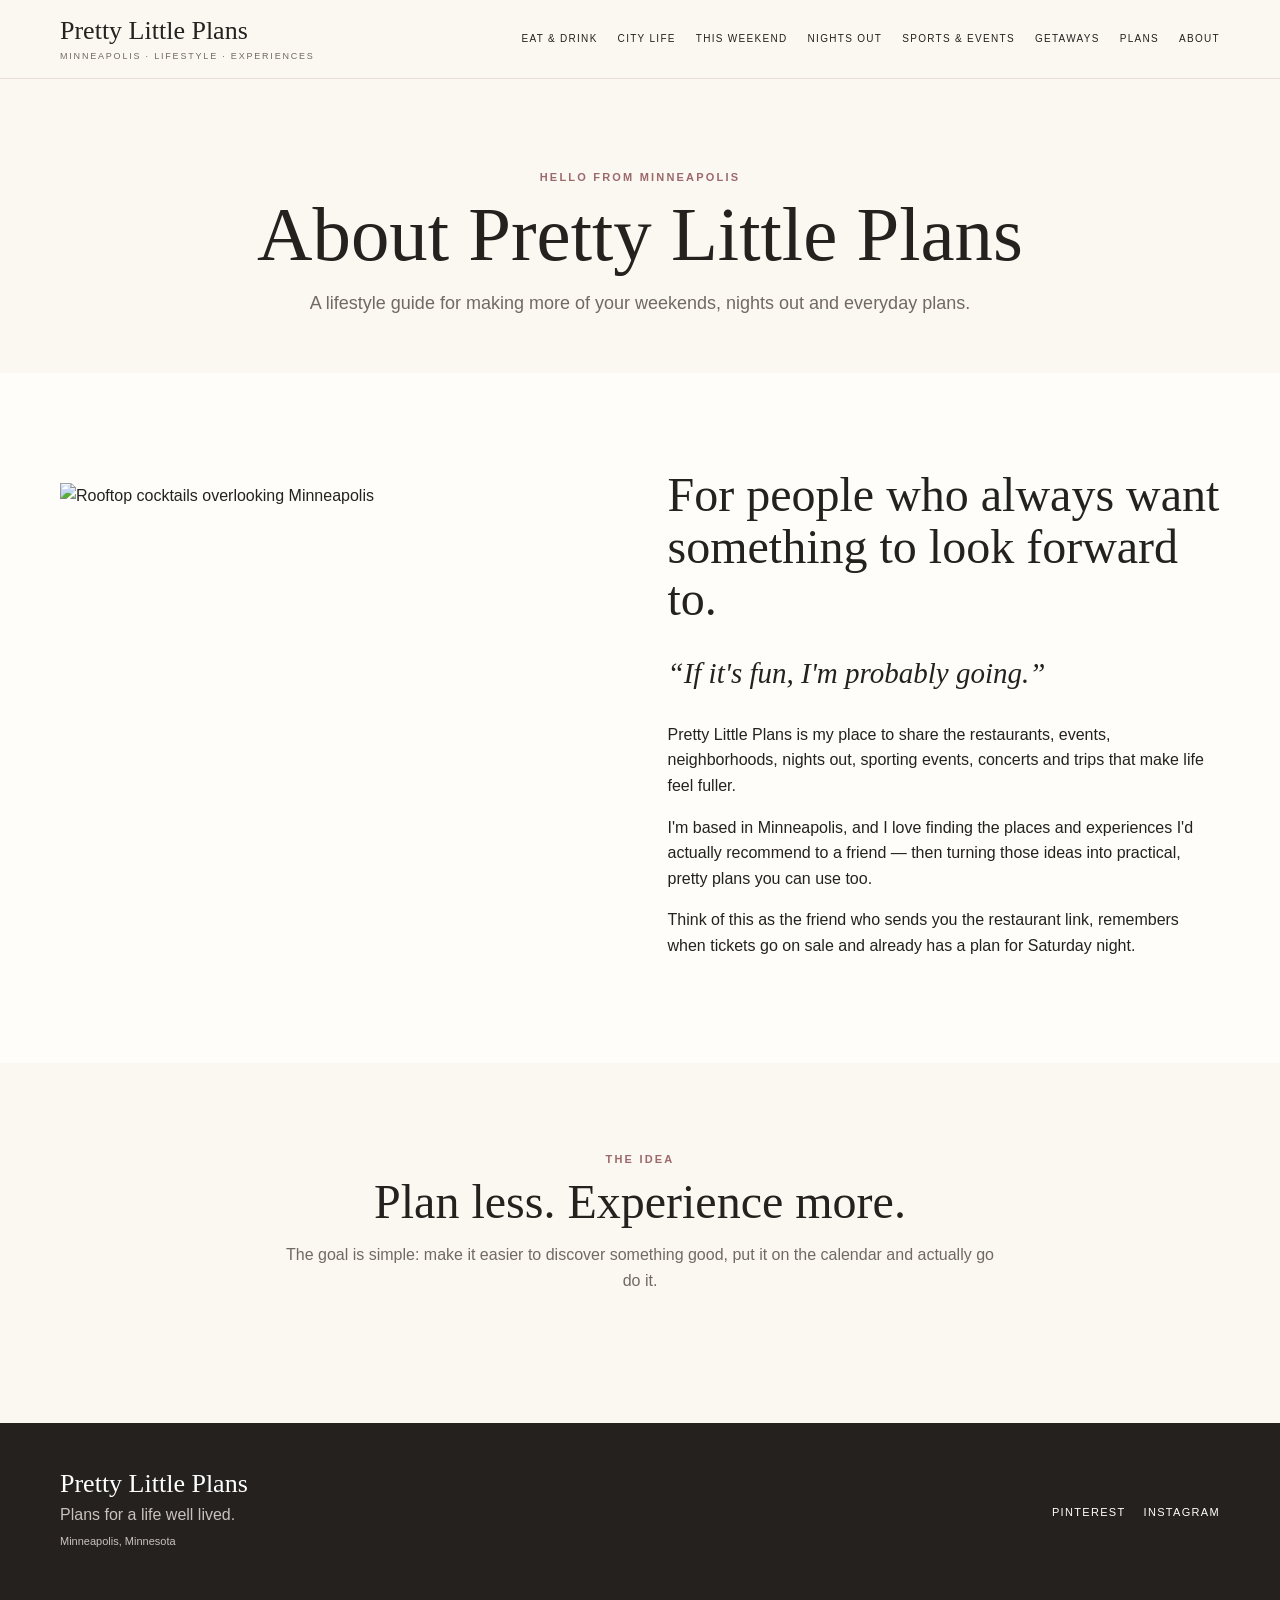
==== about.html @ 94584550 "Add files via upload" ====
<!doctype html><html lang="en"><head><meta charset="utf-8"><meta name="viewport" content="width=device-width,initial-scale=1">
<title>About | Pretty Little Plans</title><meta name="description" content="Pretty Little Plans — Minneapolis lifestyle, food, nights out, events, travel and digital planners.">
<link rel="icon" href="favicon.svg"><link rel="stylesheet" href="styles.css"></head><body>
<header><div class="container nav">
<a class="brand" href="index.html">Pretty Little Plans<small>Minneapolis · Lifestyle · Experiences</small></a>
<button class="menu" aria-label="Open menu">☰</button>
<nav>
<a href="eat-drink.html">Eat & Drink</a>
<a href="city-life.html">City Life</a>
<a href="this-weekend.html">This Weekend</a>
<a href="nights-out.html">Nights Out</a>
<a href="sports-events.html">Sports & Events</a>
<a href="getaways.html">Getaways</a>
<a href="plans.html">Plans</a>
<a href="about.html">About</a>
</nav></div></header><main>
<section class="page-hero"><div class="container"><div class="eyebrow">Hello from Minneapolis</div><h1>About Pretty Little Plans</h1><p>A lifestyle guide for making more of your weekends, nights out and everyday plans.</p></div></section>
<section class="alt"><div class="container about"><img src="assets/rooftop-drinks.jpeg" alt="Rooftop cocktails overlooking Minneapolis"><div><h2>For people who always want something to look forward to.</h2><p class="quote">“If it's fun, I'm probably going.”</p><p>Pretty Little Plans is my place to share the restaurants, events, neighborhoods, nights out, sporting events, concerts and trips that make life feel fuller.</p><p>I'm based in Minneapolis, and I love finding the places and experiences I'd actually recommend to a friend — then turning those ideas into practical, pretty plans you can use too.</p><p>Think of this as the friend who sends you the restaurant link, remembers when tickets go on sale and already has a plan for Saturday night.</p></div></div></section>
<section><div class="container center"><div class="eyebrow">The idea</div><h2>Plan less. Experience more.</h2><p class="intro">The goal is simple: make it easier to discover something good, put it on the calendar and actually go do it.</p></div></section></main>
<footer><div class="container footer">
<div><div class="brand">Pretty Little Plans</div><p>Plans for a life well lived.</p><p style="font-size:11px">Minneapolis, Minnesota</p></div>
<div class="social"><a href="https://www.pinterest.com/FalynJL/" target="_blank" rel="noopener">Pinterest</a><a href="https://www.instagram.com/falynjm/" target="_blank" rel="noopener">Instagram</a></div>
</div></footer><script src="script.js"></script></body></html>
---- styles.css ----
:root{
  --cream:#fbf7f1; --paper:#fffdf9; --ink:#24211f; --muted:#716a64;
  --blush:#d8a8aa; --blush-deep:#9c696c; --sage:#b8c0b1; --line:#e9dfd6;
  --max:1160px;
}
*{box-sizing:border-box}
html{scroll-behavior:smooth}
body{margin:0;background:var(--cream);color:var(--ink);font-family:Arial,Helvetica,sans-serif;line-height:1.6}
img{max-width:100%;display:block}
a{color:inherit;text-decoration:none}
h1,h2,h3,.brand,.serif{font-family:Georgia,"Times New Roman",serif;font-weight:400}
.container{width:min(var(--max),92%);margin:auto}
.eyebrow{font-size:11px;text-transform:uppercase;letter-spacing:.2em;font-weight:700;color:var(--blush-deep)}
header{position:sticky;top:0;z-index:40;background:rgba(251,247,241,.95);backdrop-filter:blur(10px);border-bottom:1px solid var(--line)}
.nav{height:78px;display:flex;align-items:center;justify-content:space-between;gap:22px}
.brand{font-size:26px;line-height:1}.brand small{display:block;font:9px Arial;letter-spacing:.20em;text-transform:uppercase;color:var(--muted);text-align:center;margin-top:7px}
nav{display:flex;gap:20px;align-items:center;font-size:10px;letter-spacing:.13em;text-transform:uppercase}
nav a:hover,.active{color:var(--blush-deep)}
.menu{display:none;border:0;background:none;font-size:22px}
.hero{display:grid;grid-template-columns:.92fr 1.08fr;gap:55px;align-items:center;min-height:690px;padding:55px 0 80px}
.hero h1{font-size:clamp(58px,7vw,92px);line-height:.94;margin:18px 0 24px}.hero h1 em{color:var(--blush-deep)}
.lead{font-size:18px;color:var(--muted);max-width:570px}.buttons{display:flex;gap:12px;flex-wrap:wrap;margin-top:30px}
.btn{display:inline-block;padding:13px 20px;border:1px solid var(--ink);font-size:11px;text-transform:uppercase;letter-spacing:.13em;transition:.2s}.btn.primary{background:var(--ink);color:white}.btn:hover{transform:translateY(-2px)}
.collage{height:545px;position:relative}.photo{position:absolute;object-fit:cover;border:10px solid var(--paper);box-shadow:0 22px 55px rgba(40,30,20,.16)}
.p1{width:64%;height:390px;right:2%;top:10px;transform:rotate(2deg)}.p2{width:50%;height:315px;left:1%;bottom:4px;transform:rotate(-5deg)}
.note{position:absolute;right:7%;bottom:22px;background:var(--paper);padding:13px 18px;font:italic 20px Georgia;transform:rotate(2deg);box-shadow:0 8px 24px #0002}
section{padding:88px 0}.alt{background:var(--paper)}.center{text-align:center}
h2{font-size:48px;line-height:1.08;margin:8px 0 14px}.intro{max-width:710px;margin:0 auto 42px;color:var(--muted)}
.feature-grid{display:grid;grid-template-columns:repeat(2,1fr);gap:22px}.feature{height:420px;position:relative;overflow:hidden}.feature img{width:100%;height:100%;object-fit:cover;transition:.5s}.feature:hover img{transform:scale(1.03)}
.shade{position:absolute;inset:0;background:linear-gradient(transparent 42%,rgba(0,0,0,.70));display:flex;flex-direction:column;justify-content:flex-end;padding:30px;color:white}.shade h3{font-size:35px;margin:0}.shade p{margin:4px 0 0;color:#eee}
.categories{display:grid;grid-template-columns:repeat(3,1fr);gap:16px;margin-top:24px}.cat{padding:32px;background:var(--cream);min-height:190px;transition:.2s}.cat:hover{transform:translateY(-3px)}.cat span{font-size:30px}.cat h3{font-size:25px;margin:18px 0 4px}.cat p{font-size:13px;color:var(--muted);margin:0}
.shop{display:grid;grid-template-columns:1fr 1fr;gap:55px;align-items:center}.shop-card{background:var(--blush);padding:58px}.shop-card h2{margin-top:4px}.planner{border:1px solid var(--line);background:var(--paper);padding:34px}.planner h3{font-size:29px;margin:4px 0 10px}
.about{display:grid;grid-template-columns:1fr 1fr;gap:55px;align-items:center}.about img{width:100%;height:470px;object-fit:cover}.quote{font:italic 29px Georgia;line-height:1.35}
.instagram-strip{display:grid;grid-template-columns:repeat(4,1fr);gap:8px;margin-top:35px}.instagram-strip img{width:100%;height:250px;object-fit:cover}
.page-hero{padding:90px 0 55px;text-align:center}.page-hero h1{font-size:clamp(52px,6vw,78px);margin:10px auto 16px;line-height:1}.page-hero p{max-width:690px;margin:auto;color:var(--muted);font-size:18px}
.cards{display:grid;grid-template-columns:repeat(3,1fr);gap:24px}.card{background:var(--paper);border:1px solid var(--line);overflow:hidden}.card img{width:100%;height:280px;object-fit:cover}.card-body{padding:24px}.card h3{font-size:28px;margin:3px 0 8px}.meta{font-size:10px;text-transform:uppercase;letter-spacing:.15em;color:var(--blush-deep)}
.placeholder{padding:65px 26px;border:1px dashed #cdbfb4;text-align:center;background:rgba(255,255,255,.35)}.placeholder h3{font-size:31px;margin:0 0 10px}.placeholder p{color:var(--muted);max-width:600px;margin:0 auto}
.cta{background:var(--ink);color:white;text-align:center}.cta p{color:#d8d0ca}.cta .btn{border-color:white;color:white}
footer{background:var(--ink);color:white;padding:48px 0}.footer{display:flex;justify-content:space-between;align-items:center;gap:30px}.footer p{color:#c9c1bb;margin:5px 0}.social{display:flex;gap:18px;font-size:11px;text-transform:uppercase;letter-spacing:.12em}
.badge{display:inline-block;background:var(--paper);border:1px solid var(--line);padding:7px 10px;font-size:10px;text-transform:uppercase;letter-spacing:.12em}
@media(max-width:880px){nav{display:none}.menu{display:block}.hero,.shop,.about{grid-template-columns:1fr}.hero{padding-top:55px}.collage{height:485px}.feature-grid,.cards{grid-template-columns:1fr 1fr}.categories{grid-template-columns:1fr 1fr}.instagram-strip{grid-template-columns:1fr 1fr}.footer{flex-direction:column;align-items:flex-start}}
@media(max-width:560px){h1{font-size:56px}h2{font-size:39px}.collage{height:410px}.p1{height:300px}.p2{height:240px}.feature-grid,.cards,.categories{grid-template-columns:1fr}.feature{height:350px}.instagram-strip img{height:210px}}

/* Weekly Minneapolis guide */
.weekend-feature{background:#f2e6e1;padding:72px 0}.weekend-heading{display:flex;justify-content:space-between;align-items:end;gap:24px;margin-bottom:28px}.weekend-heading .intro{margin:8px 0 0}.weekend-grid{display:grid;grid-template-columns:repeat(3,1fr);gap:18px}.weekend-card{display:block;background:#fff;padding:28px;text-decoration:none;color:inherit;border:1px solid rgba(0,0,0,.08);transition:transform .2s ease}.weekend-card:hover{transform:translateY(-4px)}.weekend-day,.guide-label{font-size:10px;letter-spacing:.18em;text-transform:uppercase;color:#a46f73;font-weight:700;margin-bottom:10px}.weekend-card h3{font-family:Georgia,serif;font-size:25px;margin:0 0 10px}.weekend-card p{margin:0;line-height:1.65}.weekend-hero{background:#f7f1ea;text-align:center;padding:85px 0 65px}.weekend-hero h1{max-width:850px;margin:10px auto}.guide-list{max-width:900px}.guide-item{padding:52px 0;border-bottom:1px solid rgba(0,0,0,.12)}.guide-item h2{margin:5px 0 14px}.guide-item p{font-size:17px;line-height:1.75}.pretty-tip{background:#f7f1ea;padding:20px 22px;margin:24px 0}.final-plan{text-align:center;border-bottom:0;padding-bottom:80px}.final-plan h2{font-style:italic}.final-plan p{font-size:20px}@media(max-width:760px){.weekend-heading{display:block}.weekend-heading .btn{margin-top:18px}.weekend-grid{grid-template-columns:1fr}.weekend-feature{padding:50px 0}.weekend-hero{padding:60px 0 45px}}
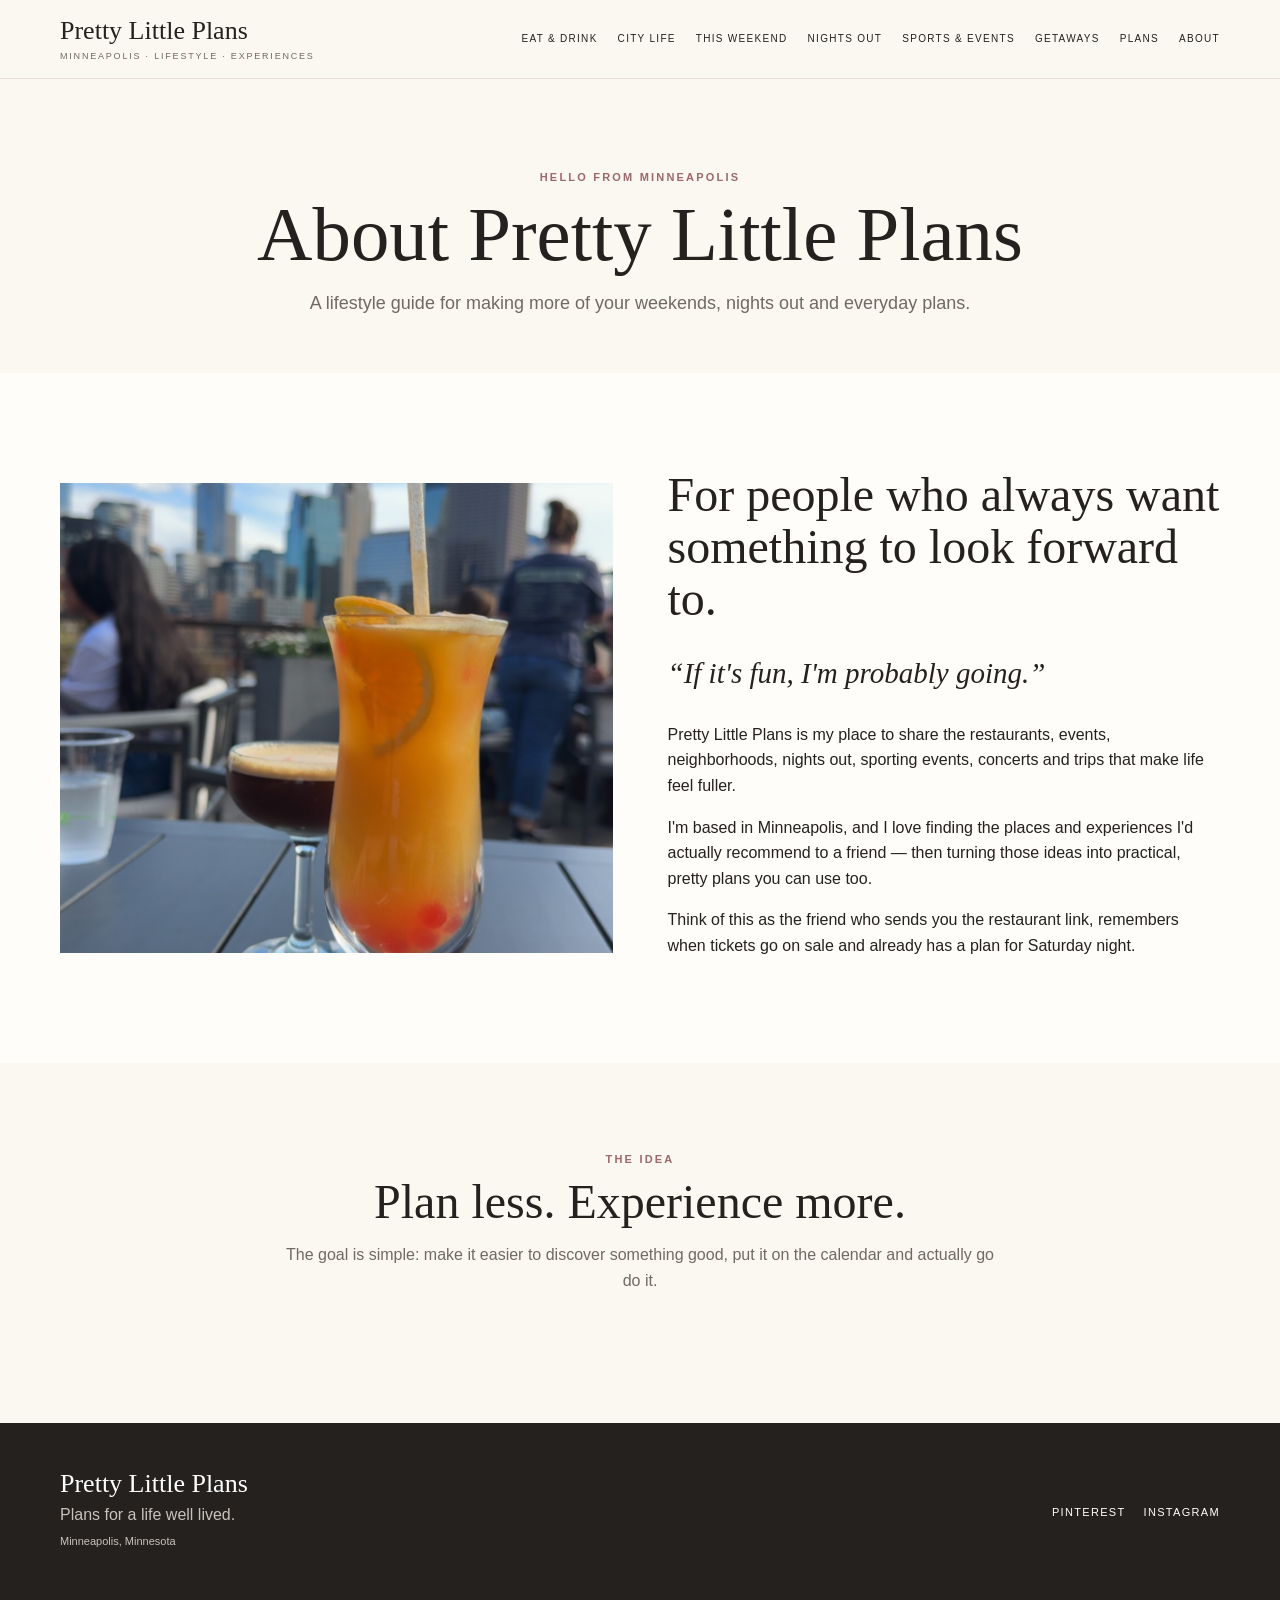
==== commit a4075ad9: "Update about.html" ====
--- a/about.html
+++ b/about.html
@@ -15,9 +15,9 @@
 <a href="about.html">About</a>
 </nav></div></header><main>
 <section class="page-hero"><div class="container"><div class="eyebrow">Hello from Minneapolis</div><h1>About Pretty Little Plans</h1><p>A lifestyle guide for making more of your weekends, nights out and everyday plans.</p></div></section>
-<section class="alt"><div class="container about"><img src="assets/rooftop-drinks.jpeg" alt="Rooftop cocktails overlooking Minneapolis"><div><h2>For people who always want something to look forward to.</h2><p class="quote">“If it's fun, I'm probably going.”</p><p>Pretty Little Plans is my place to share the restaurants, events, neighborhoods, nights out, sporting events, concerts and trips that make life feel fuller.</p><p>I'm based in Minneapolis, and I love finding the places and experiences I'd actually recommend to a friend — then turning those ideas into practical, pretty plans you can use too.</p><p>Think of this as the friend who sends you the restaurant link, remembers when tickets go on sale and already has a plan for Saturday night.</p></div></div></section>
+<section class="alt"><div class="container about"><img src="rooftop-drinks.jpeg" alt="Rooftop cocktails overlooking Minneapolis"><div><h2>For people who always want something to look forward to.</h2><p class="quote">“If it's fun, I'm probably going.”</p><p>Pretty Little Plans is my place to share the restaurants, events, neighborhoods, nights out, sporting events, concerts and trips that make life feel fuller.</p><p>I'm based in Minneapolis, and I love finding the places and experiences I'd actually recommend to a friend — then turning those ideas into practical, pretty plans you can use too.</p><p>Think of this as the friend who sends you the restaurant link, remembers when tickets go on sale and already has a plan for Saturday night.</p></div></div></section>
 <section><div class="container center"><div class="eyebrow">The idea</div><h2>Plan less. Experience more.</h2><p class="intro">The goal is simple: make it easier to discover something good, put it on the calendar and actually go do it.</p></div></section></main>
 <footer><div class="container footer">
 <div><div class="brand">Pretty Little Plans</div><p>Plans for a life well lived.</p><p style="font-size:11px">Minneapolis, Minnesota</p></div>
 <div class="social"><a href="https://www.pinterest.com/FalynJL/" target="_blank" rel="noopener">Pinterest</a><a href="https://www.instagram.com/falynjm/" target="_blank" rel="noopener">Instagram</a></div>
-</div></footer><script src="script.js"></script></body></html>+</div></footer><script src="script.js"></script></body></html>
--- a/styles.css
+++ b/styles.css
@@ -43,4 +43,4 @@
 @media(max-width:560px){h1{font-size:56px}h2{font-size:39px}.collage{height:410px}.p1{height:300px}.p2{height:240px}.feature-grid,.cards,.categories{grid-template-columns:1fr}.feature{height:350px}.instagram-strip img{height:210px}}
 
 /* Weekly Minneapolis guide */
-.weekend-feature{background:#f2e6e1;padding:72px 0}.weekend-heading{display:flex;justify-content:space-between;align-items:end;gap:24px;margin-bottom:28px}.weekend-heading .intro{margin:8px 0 0}.weekend-grid{display:grid;grid-template-columns:repeat(3,1fr);gap:18px}.weekend-card{display:block;background:#fff;padding:28px;text-decoration:none;color:inherit;border:1px solid rgba(0,0,0,.08);transition:transform .2s ease}.weekend-card:hover{transform:translateY(-4px)}.weekend-day,.guide-label{font-size:10px;letter-spacing:.18em;text-transform:uppercase;color:#a46f73;font-weight:700;margin-bottom:10px}.weekend-card h3{font-family:Georgia,serif;font-size:25px;margin:0 0 10px}.weekend-card p{margin:0;line-height:1.65}.weekend-hero{background:#f7f1ea;text-align:center;padding:85px 0 65px}.weekend-hero h1{max-width:850px;margin:10px auto}.guide-list{max-width:900px}.guide-item{padding:52px 0;border-bottom:1px solid rgba(0,0,0,.12)}.guide-item h2{margin:5px 0 14px}.guide-item p{font-size:17px;line-height:1.75}.pretty-tip{background:#f7f1ea;padding:20px 22px;margin:24px 0}.final-plan{text-align:center;border-bottom:0;padding-bottom:80px}.final-plan h2{font-style:italic}.final-plan p{font-size:20px}@media(max-width:760px){.weekend-heading{display:block}.weekend-heading .btn{margin-top:18px}.weekend-grid{grid-template-columns:1fr}.weekend-feature{padding:50px 0}.weekend-hero{padding:60px 0 45px}}
+.weekend-feature{background:#f2e6e1;padding:72px 0}.weekend-heading{display:flex;justify-content:space-between;align-items:end;gap:24px;margin-bottom:28px}.weekend-heading .intro{margin:8px 0 0}.weekend-grid{display:grid;grid-template-columns:repeat(3,1fr);gap:18px}.weekend-card{display:block;background:#fff;padding:28px;text-decoration:none;color:inherit;border:1px solid rgba(0,0,0,.08);transition:transform .2s ease}.weekend-card:hover{transform:translateY(-4px)}.weekend-day,.guide-label{font-size:10px;letter-spacing:.18em;text-transform:uppercase;color:#a46f73;font-weight:700;margin-bottom:10px}.weekend-card h3{font-family:Georgia,serif;font-size:25px;margin:0 0 10px}.weekend-card p{margin:0;line-height:1.65}.weekend-hero{background:#f7f1ea;text-align:center;padding:55px 0 45px}.weekend-hero h1{max-width:850px;margin:10px auto}.guide-list{max-width:900px}.guide-item{padding:28px 0;border-bottom:1px solid rgba(0,0,0,.12)}.guide-item h2{margin:5px 0 14px}.guide-item p{font-size:17px;line-height:1.75}.pretty-tip{background:#f7f1ea;padding:20px 22px;margin:24px 0}.final-plan{text-align:center;border-bottom:0;padding-bottom:80px}.final-plan h2{font-style:italic}.final-plan p{font-size:20px}@media(max-width:760px){.weekend-heading{display:block}.weekend-heading .btn{margin-top:18px}.weekend-grid{grid-template-columns:1fr}.weekend-feature{padding:50px 0}.weekend-hero{padding:60px 0 45px}}.weekend-hero + section{padding-top:35px}
